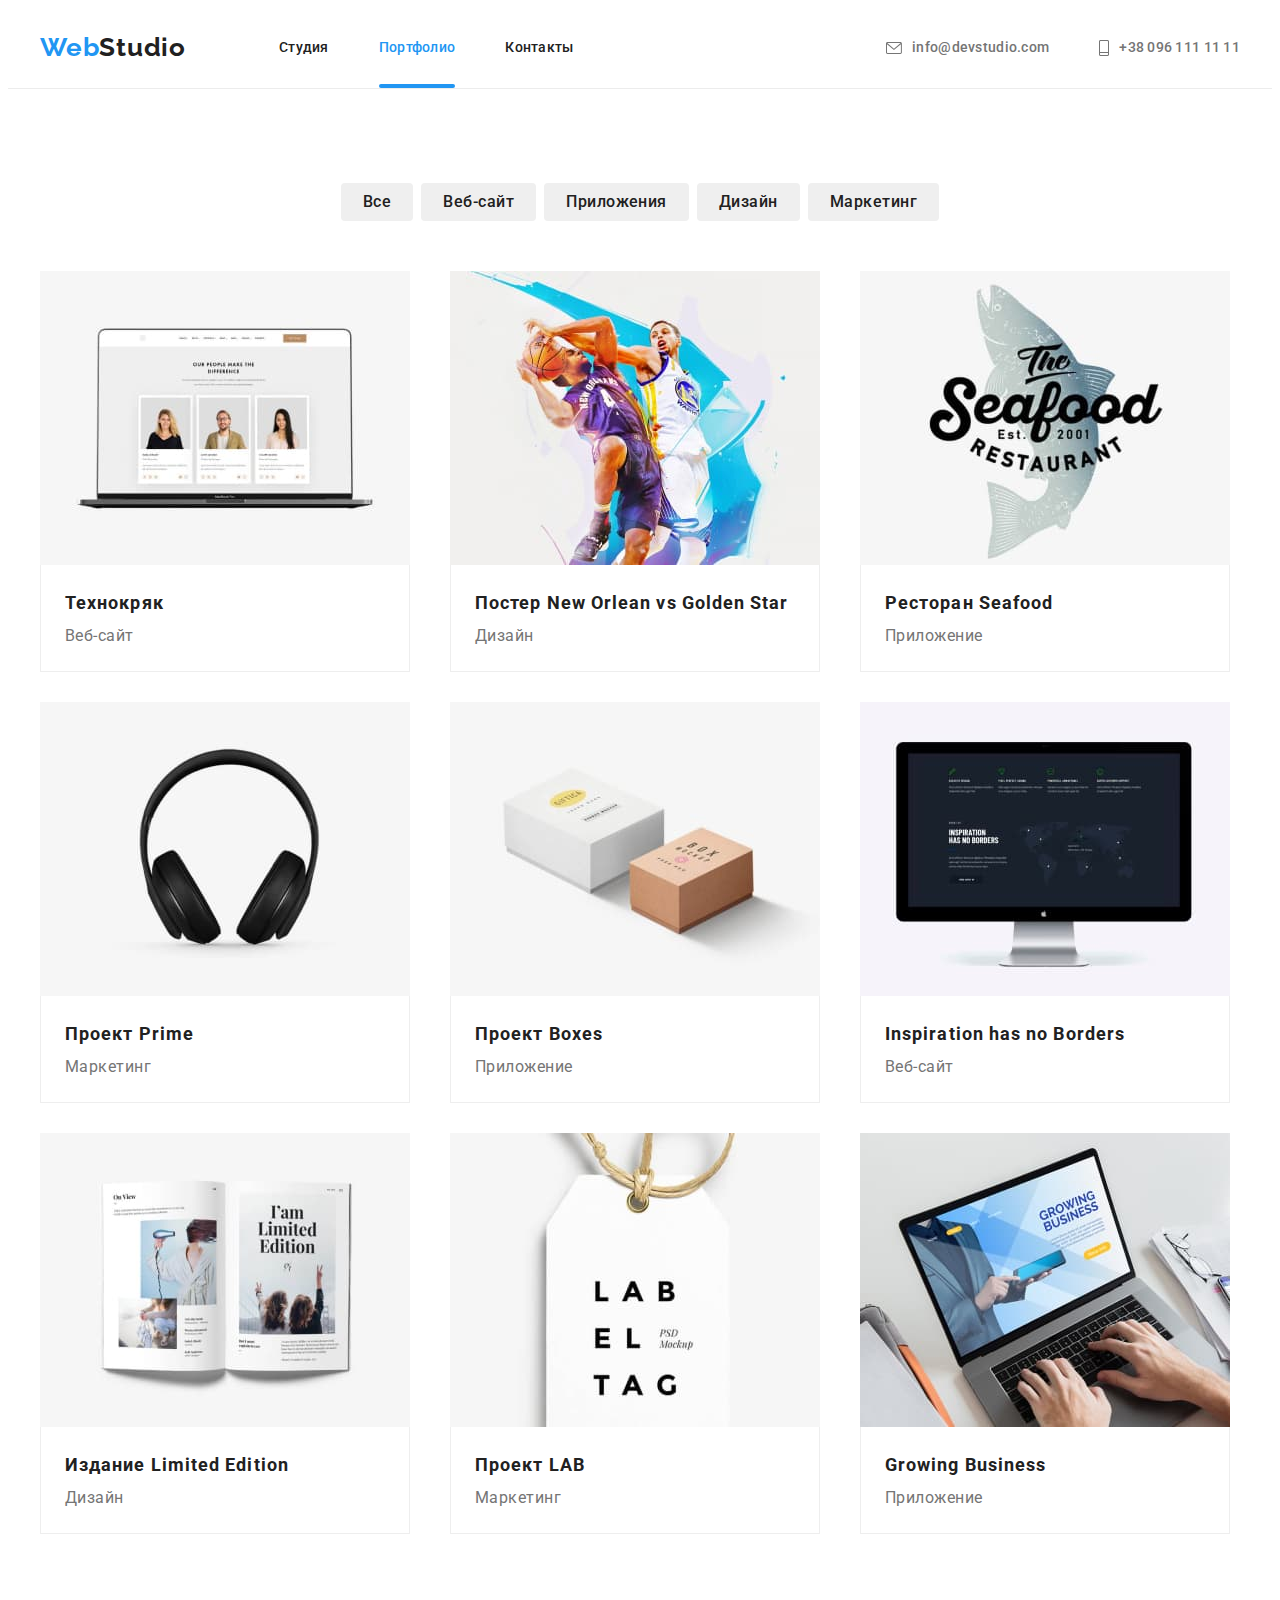
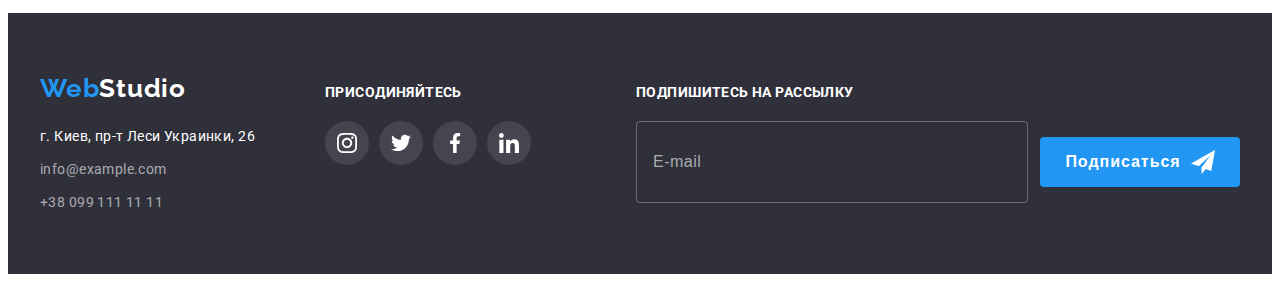
==== portfolio.html @ 520a257b "hw-07-add-scss" ====
<!DOCTYPE html>
<html lang="ru">
<head>
    <meta charset="UTF-8">
    <meta http-equiv="X-UA-Compatible" content="IE=edge">
    <meta name="viewport" content="width=device-width, initial-scale=1.0">
    <link rel="preconnect" href="https://fonts.googleapis.com">
    <link rel="preconnect" href="https://fonts.gstatic.com" crossorigin>
    <link
        href="https://fonts.googleapis.com/css2?family=Raleway:wght@700&family=Roboto:wght@400;500;700;900&display=swap"
        rel="stylesheet">
    <title>Портфолио</title>
    <link rel="stylesheet" href="https://cdnjs.cloudflare.com/ajax/libs/modern-normalize/1.1.0/modern-normalize.min.css"
        integrity="sha512-wpPYUAdjBVSE4KJnH1VR1HeZfpl1ub8YT/NKx4PuQ5NmX2tKuGu6U/JRp5y+Y8XG2tV+wKQpNHVUX03MfMFn9Q=="
        crossorigin="anonymous" referrerpolicy="no-referrer" />
    <link rel="stylesheet" href="./css/main.min.css">
</head>

<body>
    <!--                                              header                                        -->
    <header class="header">
        <div class="container">
            <a class="header-logo-web">Web<span class="header-logo">Studio</span></a>
            <nav class="header-nav">
                <ul class="header-list list">
                    <li class="header-item"><a href="./index.html" class="header-link link">Студия</a></li>
                    <li class="header-item"><a href="./portfolio.html" class="header-link link current">Портфолио</a></li>
                    <li class="header-item"><a href="" class="header-link link">Контакты</a></li>
                </ul>
            </nav>
            <ul class="header-info-list list">
                <li class="header-info-item"><a href="mailto" class="header-info-mail link">
                        <svg class="header-icon" width="16px" height="12px">
                            <use href="./img/icons-svg.svg#icon-mail-icon"></use>
                        </svg>info@devstudio.com</a></li>
                <li class="header-info-item"><a href="tel+380961111111" class="header-info-tel link">
                        <svg class="header-icon" width="10px" height="16px">
                            <use href="./img/icons-svg.svg#icon-tel-icon"></use>
                        </svg>+38 096 111 11 11</a></li>
            </ul>
        </div>
    </header>
    <main>
        <!--                             PORTFOLIO                                              -->
        <section class="portfolio">
            <div class="container">
                <h1 class="visually-hidden">Портфолио</h1>
                <ul class="filter-list list">
                    <li class="filter-item"><button class="filter-btn" type="button">Все</button></li>
                    <li class="filter-item"><button class="filter-btn" type="button">Веб-сайт</button></li>
                    <li class="filter-item"><button class="filter-btn" type="button">Приложения</button></li>
                    <li class="filter-item"><button class="filter-btn" type="button">Дизайн</button></li>
                    <li class="filter-item"><button class="filter-btn" type="button">Маркетинг</button></li>
                </ul>
                <ul class="content-list list">
                    <li class="content-item">
                        <a href="" class="content-link link">
                            <div class="content-wrap">
                                <img src="./img/portfolio-img1.jpg" alt="фотографии троих мпециалистов" width="370"
                                    height="294">
                                <p class="content-cover-text">Ресурс предлагает комплексные предложения с разным уровнем 
                                    функционала и сервисов. Все это 
                                    позволит посетителю получить 
                                    исчерпывающие сведения о компании или частном лице.</p>
                            </div>
                            <div class="content-card">
                                <h2 class="content-top-text">Технокряк</h2>
                                <p class="content-text">Веб-сайт</p>
                            </div>
                        </a>
                    </li>
                    <li class="content-item">
                        <a href="" class="content-link link">
                            <div class="content-wrap">
                                <img src="./img/portfolio-img2.jpg" alt="руки набирают текст на клавиатуре" width="370"
                                    height="294">
                                <p class="content-cover-text">Ресурс предлагает комплексные предложения с разным уровнем
                                    функционала и сервисов. Все это
                                    позволит посетителю получить
                                    исчерпывающие сведения о компании или частном лице.</p>
                            </div>
                            <div class="content-card">
                                <h2 class="content-top-text">Постер New Orlean vs Golden Star</h2>
                                <p class="content-text">Дизайн</p>
                            </div>
                        </a>
                    </li>
                    <li class="content-item">
                        <a href="" class="content-link link">
                            <div class="content-wrap">
                                <img src="./img/portfolio-img3.jpg" alt="руки набирают текст на клавиатуре" width="370"
                                    height="294">
                                <p class="content-cover-text">Ресурс предлагает комплексные предложения с разным уровнем
                                    функционала и сервисов. Все это
                                    позволит посетителю получить
                                    исчерпывающие сведения о компании или частном лице.</p>
                            </div>
                            <div class="content-card">
                                <h2 class="content-top-text">Ресторан Seafood</h2>
                                <p class="content-text">Приложение</p>
                            </div>
                        </a>
                    </li>
                    <li class="content-item">
                        <a href="" class="content-link link">
                            <div class="content-wrap">
                                <img src="./img/portfolio-img4.jpg" alt="руки набирают текст на клавиатуре" width="370"
                                    height="294">
                                <p class="content-cover-text">Ресурс предлагает комплексные предложения с разным уровнем
                                    функционала и сервисов. Все это
                                    позволит посетителю получить
                                    исчерпывающие сведения о компании или частном лице.</p>
                            </div>
                            <div class="content-card">
                                <h2 class="content-top-text">Проект Prime</h2>
                                <p class="content-text">Маркетинг</p>
                            </div>
                        </a>
                    </li>
                    <li class="content-item">
                        <a href="" class="content-link link">
                            <div class="content-wrap">
                                <img src="./img/portfolio-img5.jpg" alt="руки набирают текст на клавиатуре" width="370"
                                    height="294">
                                <p class="content-cover-text">Ресурс предлагает комплексные предложения с разным уровнем
                                    функционала и сервисов. Все это
                                    позволит посетителю получить
                                    исчерпывающие сведения о компании или частном лице.</p>
                            </div>
                            <div class="content-card">
                                <h2 class="content-top-text">Проект Boxes</h2>
                                <p class="content-text">Приложение</p>
                            </div>
                        </a>
                    </li>
                    <li class="content-item">
                        <a href="" class="content-link link">
                            <div class="content-wrap">
                                <img src="./img/portfolio-img6.jpg" alt="руки набирают текст на клавиатуре" width="370"
                                    height="294">
                                <p class="content-cover-text">Ресурс предлагает комплексные предложения с разным уровнем
                                    функционала и сервисов. Все это
                                    позволит посетителю получить
                                    исчерпывающие сведения о компании или частном лице.</p>
                            </div>
                            <div class="content-card">
                                <h2 class="content-top-text" lang="en">Inspiration has no Borders</h2>
                                <p class="content-text">Веб-сайт</p>
                            </div>
                        </a>
                    </li>
                    <li class="content-item">
                        <a href="" class="content-link link">
                            <div class="content-wrap">
                                <img src="./img/portfolio-img7.jpg" alt="руки набирают текст на клавиатуре" width="370"
                                    height="294">
                                <p class="content-cover-text">Ресурс предлагает комплексные предложения с разным уровнем
                                    функционала и сервисов. Все это
                                    позволит посетителю получить
                                    исчерпывающие сведения о компании или частном лице.</p>
                            </div>
                            <div class="content-card">
                                <h2 class="content-top-text">Издание Limited Edition</h2>
                                <p class="content-text">Дизайн</p>
                            </div>
                        </a>
                    </li>
                    <li class="content-item">
                        <a href="" class="content-link link">
                            <div class="content-wrap">
                                <img src="./img/portfolio-img8.jpg" alt="руки набирают текст на клавиатуре" width="370"
                                    height="294">
                                <p class="content-cover-text">Ресурс предлагает комплексные предложения с разным уровнем
                                    функционала и сервисов. Все это
                                    позволит посетителю получить
                                    исчерпывающие сведения о компании или частном лице.</p>
                            </div>
                            <div class="content-card">
                                <h2 class="content-top-text">Проект LAB</h2>
                                <p class="content-text">Маркетинг</p>
                            </div>
                        </a>
                    </li>
                    <li class="content-item">
                        <a href="" class="content-link link">
                            <div class="content-wrap">
                                <img src="./img/portfolio-img9.jpg" alt="руки набирают текст на клавиатуре" width="370"
                                    height="294">
                                <p class="content-cover-text">Ресурс предлагает комплексные предложения с разным уровнем
                                    функционала и сервисов. Все это
                                    позволит посетителю получить
                                    исчерпывающие сведения о компании или частном лице.</p>
                            </div>
                            <div class="content-card">
                                <h2 class="content-top-text" lang="en">Growing Business</h2>
                                <p class="content-text">Приложение</p>
                            </div>
                        </a>
                    </li>
                </ul>
            </div>
        </section>
    </main>
    <!--                                        FOOTER                             -->
    <footer class="footer">
        <div class="container">
            <div class="footer-address">
                <a class="footer-logo-web">Web<span class="footer-logo">Studio</span></a>
                <address class="address">
                    <ul class="address-list list">
                        <li class="address-item"><a class="address-map link"
                                href="https://goo.gl/maps/acbmZgbSN6Yv3eD37" target="_blank"
                                rel="noopener nofollow noreferrer">г. Киев, пр-т Леси Украинки, 26</a></li>
                        <li class="address-item"><a class="address-mail link"
                                href="mailto:info@example.com">info@example.com</a></li>
                        <li class="address-item"><a class="address-tel link" href="tel:+380991111111">+38 099 111 11
                                11</a>
                        </li>
                    </ul>
                </address>
            </div>
            <div class="footer-soc">
                <p class="footer-top-text">Присодиняйтесь</p>
                <ul class="footer-soc-list list">
                    <li class="footer-soc-item"><a href="" class="footer-soc-link link">
                            <svg class="footer-soc-icon" width="20" height="20">
                                <use href="./img/icons-svg.svg#icon-instagram"></use>
                            </svg>
                        </a>
                    </li>
                    <li class="footer-soc-item"><a href="" class="footer-soc-link link">
                            <svg class="footer-soc-icon" width="20" height="20">
                                <use href="./img/icons-svg.svg#icon-twitter-1"></use>
                            </svg>
                        </a>
                    </li>
                    <li class="footer-soc-item"><a href="" class="footer-soc-link link">
                            <svg class="footer-soc-icon" width="20" height="20">
                                <use href="./img/icons-svg.svg#icon-facebook-1"></use>
                            </svg>
                        </a>
                    </li>
                    <li class="footer-soc-item"><a href="" class="footer-soc-link link">
                            <svg class="footer-soc-icon" width="20" height="20">
                                <use href="./img/icons-svg.svg#icon-linkedin-1"></use>
                            </svg>
                        </a>
                    </li>
                </ul>
            </div>
            <div class="subscribe-footer">
                <p class="footer-top-text">Подпишитесь на рассылку</p>
                <form class="footer-form">
                        <label for="user-mail-footer"></label>
                        <input type="email" name="user-mail-footer" class="footer-input" placeholder="E-mail" required
                            id="user-mail-footer">
                        <button type="submit" class="footer-btn">Подписаться <svg class="send-icon" width="24" height="24">
                                <use href="./img/icons-svg.svg#icon-icon-send"></use>
                            </svg></button>
                </form>
            </div>
        </div>
    </footer>
</body>

</html>
---- css/main.min.css ----
:root{--accent-color: #2196F3;--title-color: #212121;--text-color: #757575;--main-white-color: #FFFFFF}p,h1,h2,h3,h4,h5,h6{margin:0}ul{margin:0;padding-left:0}img{display:block;max-width:100%;height:auto}button{cursor:pointer}a{color:currentColor}body{background-color:var(--main-white-color);color:var(--text-color);font-family:"Roboto",sans-serif}.list{list-style:none}.link{text-decoration:none}.visually-hidden{position:absolute;white-space:nowrap;width:1px;height:1px;overflow:hidden;border:0;padding:0;clip:rect(0 0 0 0);clip-path:inset(50%);margin:-1px}.container{width:1200px;padding-left:15px;padding-right:15px;margin:0 auto}.title{font-weight:700;font-size:36px;line-height:1.17;text-align:center;letter-spacing:.03em;color:var(--title-color)}.backdrop{position:fixed;top:0;left:0;width:100%;height:100%;background:rgba(0,0,0,.2);transition:opacity 250ms cubic-bezier(0.4, 0, 0.2, 1),visibility 250ms cubic-bezier(0.4, 0, 0.2, 1)}.modal{position:absolute;top:50%;left:50%;transform:translate(-50%, -50%) scale(1);width:528px;min-height:581px;padding:40px;background-color:#fff;border-radius:4px;transition:transform 250ms cubic-bezier(0.4, 0, 0.2, 1)}.backdrop.is-hidden .modal{transform:translate(-50%, -50%) scale(0)}.modal-close-btn{position:absolute;right:8px;top:8px;width:30px;height:30px;border:1px solid rgba(0,0,0,.1);background-color:rgba(0,0,0,0);border-radius:50px;display:flex;align-items:center;justify-content:center;box-shadow:0px 4px 4px rgba(0,0,0,.15)}.modal-close-btn:hover,.modal-close-btn:focus{border-color:var(--accent-color);fill:var(--accent-color);outline:none}.is-hidden{opacity:0;visibility:hidden;pointer-events:none}.no-scroll{overflow:hidden}.modal-title{font-weight:700;font-size:20px;line-height:1.15;margin-bottom:12px;text-align:center;letter-spacing:.03em;color:var(--title-color)}.modal-field{margin-bottom:10px}.modal-input{width:100%;height:40px;border:1px solid rgba(33,33,33,.2);border-radius:4px;padding:12px 42px;background-color:rgba(0,0,0,0);outline:rgba(0,0,0,0);transition:border-color 250ms cubic-bezier(0.4, 0, 0.2, 1),fill 250ms cubic-bezier(0.4, 0, 0.2, 1)}.modal-input:focus,.modal-input:hover{border-color:var(--accent-color)}.modal-input:focus+.input-icon,.modal-input:hover+.input-icon{fill:var(--accent-color)}.modal-btn{font-weight:700;font-size:16px;line-height:1.88;display:flex;align-items:center;text-align:center;margin:0 auto;padding:10px 55px;cursor:pointer;letter-spacing:.06em;color:var(--main-white-color);background-color:var(--accent-color);border-radius:4px;border:none;transition:background-color 250ms cubic-bezier(0.4, 0, 0.2, 1),box-shadow 250ms cubic-bezier(0.4, 0, 0.2, 1)}.modal-btn:hover,.modal-btn:focus{border-color:var(--accent-color);background-color:#188ce8;box-shadow:0px 4px 4px rgba(0,0,0,.15);outline:none}.modal-label{display:block;margin-bottom:4px;font-weight:400;font-size:12px;line-height:1.17;letter-spacing:.01em;color:#757575}.modal-text{display:block;width:100%;height:120px;padding:12px 16px;border:1px solid rgba(33,33,33,.2);border-radius:4px;resize:none;outline:rgba(0,0,0,0);transition:border-color 250ms cubic-bezier(0.4, 0, 0.2, 1)}.modal-text:focus,.modal-text:hover{border-color:var(--accent-color)}.modal-text::placeholder{font-weight:400;font-size:12px;line-height:1.17;letter-spacing:.01em;color:rgba(117,117,117,.5)}.modal-coment{margin-bottom:20px}.input-wrap{position:relative}.input-icon{position:absolute;left:15px;top:50%;transform:translateY(-50%);transition:fill 250ms cubic-bezier(0.4, 0, 0.2, 1)}.modal-check{margin-bottom:30px}.input-check{display:flex;align-items:center;justify-content:center}.input-check:focus span,.input-check:hover span{border-color:var(--accent-color)}.input-check:checked+.check-text span{background-color:var(--accent-color);outline:none}.input-check:checked+.check-text .check-icon{fill:var(--main-white-color)}.input-check:focus+.check-text span{border-color:var(--accent-color);outline:rgba(0,0,0,0)}.check-text{font-style:normal;font-weight:400;font-size:14px;line-height:1.71;letter-spacing:.03em;color:#757575;display:flex;align-items:center;justify-content:center}.check-text a{color:var(--accent-color)}.check-text span{width:16px;height:15px;border:1px solid #212121;margin-right:5px;display:flex;align-items:center;justify-content:center}.check-text span:hover{border-color:var(--accent-color);outline:none}.check-icon{fill:rgba(0,0,0,0)}.header{border-bottom:1px solid #ececec}.header .container{display:flex;align-items:center}.header-logo-web{margin-right:93px;padding-top:24px;padding-bottom:25px;color:var(--accent-color);font-family:"Raleway";font-weight:700;font-size:26px;line-height:1.19;letter-spacing:.03em}.header-logo{color:var(--title-color)}.header-list{display:flex}.header-list .current{color:var(--accent-color)}.header-list .current::after{opacity:1}.header-item:not(:last-child){margin-right:50px}.header-link{display:block;padding-top:32px;padding-bottom:32px;font-weight:500;font-size:14px;line-height:1.14;letter-spacing:.02em;color:var(--title-color);transition:color 250ms cubic-bezier(0.4, 0, 0.2, 1);position:relative}.header-link::after{content:"";display:block;width:100%;height:4px;border-radius:2px;background-color:var(--accent-color);position:absolute;bottom:0;opacity:0;transition:opacity 250ms cubic-bezier(0.4, 0, 0.2, 1)}.header-link:hover,.header-link:focus{color:var(--accent-color)}.header-info-list{display:flex;margin-left:auto}.header-info-item{color:var(--text-color)}.header-info-item:not(:last-child){margin-right:50px}.header-info-mail,.header-info-tel{display:flex;align-items:center;padding-top:32px;padding-bottom:32px;font-weight:500;font-size:14px;line-height:1.14;letter-spacing:.02em;color:var(--text-color);transition:color 250ms cubic-bezier(0.4, 0, 0.2, 1)}.header-info-mail:hover,.header-info-mail:focus,.header-info-tel:hover,.header-info-tel:focus{color:var(--accent-color)}.header-icon{fill:currentColor;margin-right:10px}.hero{background-color:#c4c4c4;text-align:center;padding:200px 0;margin:0 auto;max-width:1600px;height:600px;background-image:linear-gradient(rgba(47, 48, 58, 0.4), rgba(47, 48, 58, 0.4)),url(../img/hero-br-img.jpg);background-repeat:no-repeat;background-position:center;background-size:cover}.hero-title{font-weight:900;font-size:44px;line-height:1.36;text-align:center;letter-spacing:.06em;text-transform:uppercase;color:var(--main-white-color);margin-bottom:30px;width:696px;margin-left:auto;margin-right:auto}.hero-btn{font-family:inherit;font-weight:700;font-size:16px;line-height:1.88;display:flex;align-items:center;letter-spacing:.06em;color:var(--main-white-color);background:var(--accent-color);cursor:pointer;display:inline-block;padding:10px 32px;border-radius:4px;border:none;min-width:200px;transition:box-shadow 250ms cubic-bezier(0.4, 0, 0.2, 1)}.hero-btn:hover,.hero-btn:focus{box-shadow:0px 4px 4px rgba(0,0,0,.15)}.about{padding:94px 0}.about-list{display:flex}.about-item:not(:last-child){margin-right:30px}.about-icon{width:270px;height:120px;background:#f5f4fa;border-radius:4px;display:flex;align-items:center;justify-content:center;margin-bottom:30px}.about-top-text{font-weight:700;font-size:14px;line-height:1.14;letter-spacing:.03em;text-transform:uppercase;color:var(--title-color);margin-bottom:10px}.about-text{font-weight:400;font-size:14px;line-height:1.71;letter-spacing:.03em;color:var(--text-color)}.work{padding-bottom:94px}.work-list{justify-content:center;display:flex}.work-item+.work-item{margin-left:30px}.work-item{position:relative}.work-cover-text{width:370px;height:70px;display:flex;align-items:center;justify-content:center;position:absolute;bottom:0;font-style:normal;font-weight:700;font-size:14px;line-height:1.14;letter-spacing:.03em;text-transform:uppercase;background-color:rgba(47,48,58,.8);color:#fff}.work-title{margin-bottom:50px}.team{background-color:#f5f4fa;padding:94px 0}.team-title{margin-bottom:50px}.team-list{display:flex}.team-item{background-color:var(--main-white-color);border-radius:0px 0px 4px 4px;transition:box-shadow 250ms cubic-bezier(0.4, 0, 0.2, 1)}.team-item:hover,.team-item:focus{box-shadow:0px 1px 3px rgba(0,0,0,.12),0px 1px 1px rgba(0,0,0,.14),0px 2px 1px rgba(0,0,0,.2)}.team-item+.team-item{margin-left:30px}.team-card{padding-top:30px;padding-bottom:30px}.team-top-text{font-weight:500;font-size:16px;line-height:1.19;text-align:center;letter-spacing:.03em;color:var(--title-color);margin-bottom:10px}.team-text{font-weight:400;font-size:16px;line-height:1.19;text-align:center;letter-spacing:.03em;color:var(--text-color);margin-bottom:16px}.team-soc-list{display:flex;justify-content:center}.team-soc-item{width:44px;height:44px;margin-left:10px}.team-soc-item:first-child{margin-left:0}.team-soc-link{display:flex;align-items:center;justify-content:center;height:100%;border-radius:50%;background-color:rgba(0,0,0,0);color:#afb1b8;transition:background-color 250ms cubic-bezier(0.4, 0, 0.2, 1),color 250ms cubic-bezier(0.4, 0, 0.2, 1)}.team-soc-link:hover,.team-soc-link:focus{background-color:var(--accent-color);color:var(--main-white-color)}.team-soc-icon{fill:currentColor}.clients{padding:94px 0}.clients-title{font-weight:700;font-size:36px;line-height:1.17;text-align:center;letter-spacing:.03em;color:var(--title-color);margin-bottom:50px}.clients-list{display:flex;margin:-15px}.clients-item{display:flex;width:170px;height:92px;margin:15px}.clients-link{display:flex;align-items:center;justify-content:center;width:100%;height:100%;outline:rgba(0,0,0,0);border:1px solid #afb1b8;border-radius:4px;color:#afb1b8;transition:border 250ms cubic-bezier(0.4, 0, 0.2, 1),color 250ms cubic-bezier(0.4, 0, 0.2, 1)}.clients-link:hover,.clients-link:focus{border:1px solid var(--accent-color);color:var(--accent-color)}.clients-icon{fill:currentColor}.footer{background-color:#2f303a;padding-top:60px;padding-bottom:60px}.footer .container{display:flex;align-items:baseline}.footer .logo{display:block;margin-bottom:20px;padding-top:24px;padding-bottom:25px}.footer-logo-web{color:var(--accent-color);font-family:"Raleway";font-weight:700;font-size:26px;line-height:1.19;letter-spacing:.03em}.footer-logo{color:var(--main-white-color)}.address{font-style:normal;margin-top:20px}.address-item:not(:last-child){margin-bottom:9px}.address-map{font-family:"Roboto";font-weight:400;font-size:14px;line-height:24px;letter-spacing:.03em;color:var(--main-white-color);transition:color 250ms cubic-bezier(0.4, 0, 0.2, 1)}.address-map:hover,.address-map:focus{color:var(--accent-color)}.address-mail,.address-tel{font-family:"Roboto";font-style:normal;font-weight:400;font-size:14px;line-height:24px;letter-spacing:.03em;color:rgba(255,255,255,.6);transition:color 250ms cubic-bezier(0.4, 0, 0.2, 1)}.address-mail:hover,.address-mail:focus,.address-tel:hover,.address-tel:focus{color:var(--accent-color)}.footer-top-text{font-weight:700;font-size:14px;line-height:1.14;letter-spacing:.03em;text-transform:uppercase;color:var(--main-white-color)}.footer-soc{width:206px;height:80px;margin-left:70px}.footer-soc-list{display:flex;margin-top:20px}.footer-soc-item{width:44px;height:44px;margin-left:10px}.footer-soc-item:first-child{margin-left:0}.footer-soc-link{display:flex;align-items:center;justify-content:center;height:100%;border-radius:50%;background:rgba(255,255,255,.1);color:var(--main-white-color);transition:background-color 250ms cubic-bezier(0.4, 0, 0.2, 1)}.footer-soc-link:hover,.footer-soc-link:focus{background-color:var(--accent-color)}.footer-soc-icon{fill:currentColor}.subscribe-footer{margin-left:auto}.footer-form{margin-top:20px;display:flex;align-items:center;text-align:center}.footer-input{width:358px;height:50px;border:1px solid rgba(255,255,255,.3);border-radius:4px;padding:15px 16px;color:var(--main-white-color);background-color:rgba(0,0,0,0);outline:rgba(0,0,0,0)}.footer-input::placeholder{font-weight:400;font-size:16px;line-height:1.25;letter-spacing:.03em;color:rgba(255,255,255,.6);outline:rgba(0,0,0,0);background-color:rgba(0,0,0,0)}.footer-input:focus,.footer-input:hover{border-color:var(--accent-color)}.footer-btn{display:flex;align-items:center;justify-content:center;width:200px;height:50px;background-color:#2196f3;border-radius:4px;margin-left:12px;font-weight:700;font-size:16px;line-height:1.88;letter-spacing:.06em;color:var(--main-white-color);cursor:pointer;border:none;transition:background-color 250ms cubic-bezier(0.4, 0, 0.2, 1),color 250ms cubic-bezier(0.4, 0, 0.2, 1),box-shadow 250ms cubic-bezier(0.4, 0, 0.2, 1)}.footer-btn:hover .footer-btn:focus{box-shadow:0px 4px 4px rgba(0,0,0,.15)}.send-icon{margin-left:10px;fill:var(--main-white-color)}.portfolio{padding:94px 0}.portfolio .container{align-items:center}.filter-list{display:flex;margin-bottom:50px;justify-content:center}.filter-list .filter-item+.filter-item{margin-left:8px}.filter-btn{font-family:inherit;font-weight:500;font-size:16px;line-height:1.63;letter-spacing:.03em;color:#212121;border:none;border-radius:4px;text-align:center;cursor:pointer;padding:6px 22px;transition:background-color 250ms cubic-bezier(0.4, 0, 0.2, 1),color 250ms cubic-bezier(0.4, 0, 0.2, 1),box-shadow 250ms cubic-bezier(0.4, 0, 0.2, 1)}.filter-btn:hover,.filter-btn:focus{background-color:var(--accent-color);color:var(--main-white-color);box-shadow:0px 3px 1px rgba(0,0,0,.1),0px 1px 2px rgba(0,0,0,.08),0px 2px 2px rgba(0,0,0,.12)}.content-list{display:flex;flex-wrap:wrap;margin:-15px}.content-item{width:calc(33.3333333333% - 30px);margin:15px}.content-item:nth-last-child(-n+3){margin-bottom:0}.content-wrap{position:relative;overflow:hidden}.content-cover-text{position:absolute;top:0;font-weight:400;font-size:18px;line-height:1.56;letter-spacing:.03em;background-color:rgba(33,150,243,.9);color:#fff;padding:63px 24px;align-items:center;justify-content:center;height:100%;transform:translateY(100%);transition:transform 250ms cubic-bezier(0.4, 0, 0.2, 1)}.content-link:hover .content-cover-text,.content-link:focus .content-cover-text{transform:translate(0)}.content-link{display:inline-block;transition:box-shadow 250ms cubic-bezier(0.4, 0, 0.2, 1)}.content-linkk:hover,.content-link:focus{box-shadow:0px 1px 1px rgba(0,0,0,.12),0px 4px 4px rgba(0,0,0,.06),1px 4px 6px rgba(0,0,0,.16)}.content-card{border:1px solid #eee;border-top:0;padding-top:20px;padding-bottom:20px;padding-left:24px;padding-right:24px}.content-top-text{font-weight:700;font-size:18px;line-height:2;letter-spacing:.06em;color:var(--title-color)}.content-text{font-weight:400;font-size:16px;line-height:1.88;letter-spacing:.03em;color:var(--text-color)}/*# sourceMappingURL=main.min.css.map */
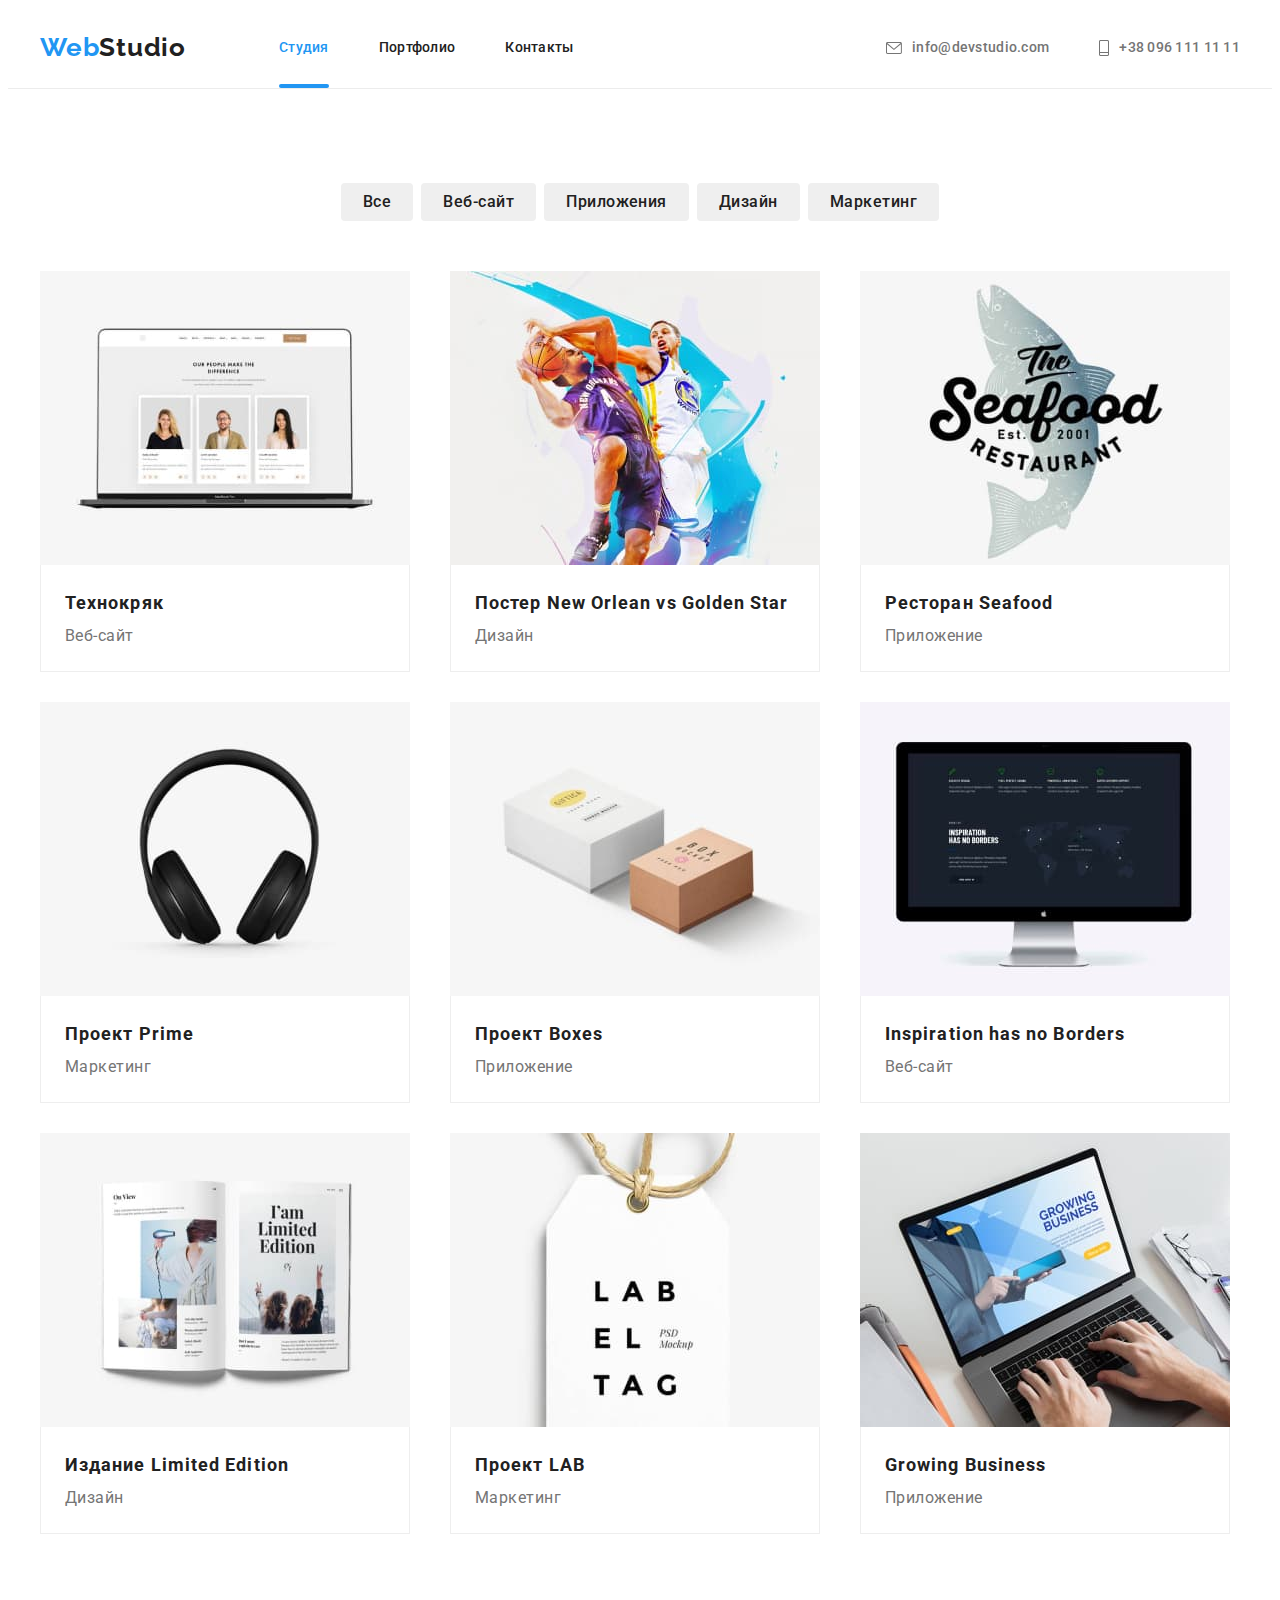
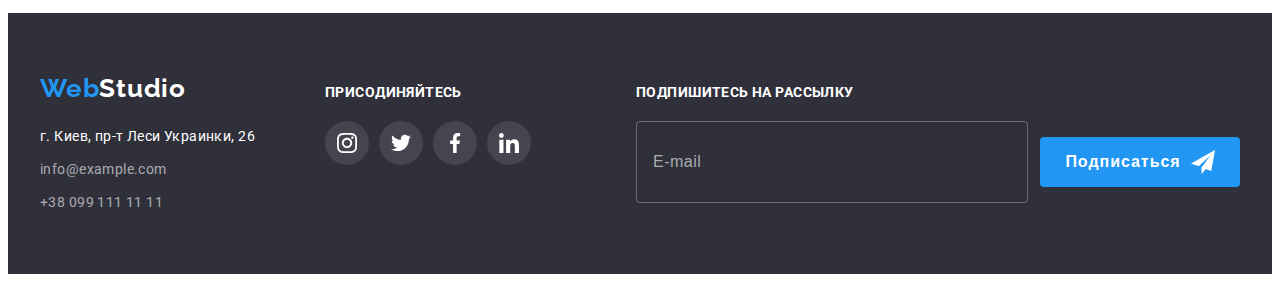
==== commit 4693599a: "hw-07-finish" ====
--- a/portfolio.html
+++ b/portfolio.html
@@ -22,19 +22,19 @@
         <div class="container">
             <a class="header-logo-web">Web<span class="header-logo">Studio</span></a>
             <nav class="header-nav">
-                <ul class="header-list list">
-                    <li class="header-item"><a href="./index.html" class="header-link link">Студия</a></li>
-                    <li class="header-item"><a href="./portfolio.html" class="header-link link current">Портфолио</a></li>
-                    <li class="header-item"><a href="" class="header-link link">Контакты</a></li>
+                <ul class="menu list">
+                    <li class="menu__item"><a href="./index.html" class="menu__link link current">Студия</a></li>
+                    <li class="menu__item"><a href="./portfolio.html" class="menu__link link">Портфолио</a></li>
+                    <li class="menu__item"><a href="" class="menu__link link">Контакты</a></li>
                 </ul>
             </nav>
-            <ul class="header-info-list list">
-                <li class="header-info-item"><a href="mailto" class="header-info-mail link">
-                        <svg class="header-icon" width="16px" height="12px">
+            <ul class="connect list">
+                <li class="connect__item"><a href="mailto" class="connect__mail link">
+                        <svg class="connect__icon" width="16px" height="12px">
                             <use href="./img/icons-svg.svg#icon-mail-icon"></use>
                         </svg>info@devstudio.com</a></li>
-                <li class="header-info-item"><a href="tel+380961111111" class="header-info-tel link">
-                        <svg class="header-icon" width="10px" height="16px">
+                <li class="connect__item"><a href="tel+380961111111" class="connect__tel link">
+                        <svg class="connect__icon" width="10px" height="16px">
                             <use href="./img/icons-svg.svg#icon-tel-icon"></use>
                         </svg>+38 096 111 11 11</a></li>
             </ul>
--- a/css/main.min.css
+++ b/css/main.min.css
@@ -1 +1 @@
-:root{--accent-color: #2196F3;--title-color: #212121;--text-color: #757575;--main-white-color: #FFFFFF}p,h1,h2,h3,h4,h5,h6{margin:0}ul{margin:0;padding-left:0}img{display:block;max-width:100%;height:auto}button{cursor:pointer}a{color:currentColor}body{background-color:var(--main-white-color);color:var(--text-color);font-family:"Roboto",sans-serif}.list{list-style:none}.link{text-decoration:none}.visually-hidden{position:absolute;white-space:nowrap;width:1px;height:1px;overflow:hidden;border:0;padding:0;clip:rect(0 0 0 0);clip-path:inset(50%);margin:-1px}.container{width:1200px;padding-left:15px;padding-right:15px;margin:0 auto}.title{font-weight:700;font-size:36px;line-height:1.17;text-align:center;letter-spacing:.03em;color:var(--title-color)}.backdrop{position:fixed;top:0;left:0;width:100%;height:100%;background:rgba(0,0,0,.2);transition:opacity 250ms cubic-bezier(0.4, 0, 0.2, 1),visibility 250ms cubic-bezier(0.4, 0, 0.2, 1)}.modal{position:absolute;top:50%;left:50%;transform:translate(-50%, -50%) scale(1);width:528px;min-height:581px;padding:40px;background-color:#fff;border-radius:4px;transition:transform 250ms cubic-bezier(0.4, 0, 0.2, 1)}.backdrop.is-hidden .modal{transform:translate(-50%, -50%) scale(0)}.modal-close-btn{position:absolute;right:8px;top:8px;width:30px;height:30px;border:1px solid rgba(0,0,0,.1);background-color:rgba(0,0,0,0);border-radius:50px;display:flex;align-items:center;justify-content:center;box-shadow:0px 4px 4px rgba(0,0,0,.15)}.modal-close-btn:hover,.modal-close-btn:focus{border-color:var(--accent-color);fill:var(--accent-color);outline:none}.is-hidden{opacity:0;visibility:hidden;pointer-events:none}.no-scroll{overflow:hidden}.modal-title{font-weight:700;font-size:20px;line-height:1.15;margin-bottom:12px;text-align:center;letter-spacing:.03em;color:var(--title-color)}.modal-field{margin-bottom:10px}.modal-input{width:100%;height:40px;border:1px solid rgba(33,33,33,.2);border-radius:4px;padding:12px 42px;background-color:rgba(0,0,0,0);outline:rgba(0,0,0,0);transition:border-color 250ms cubic-bezier(0.4, 0, 0.2, 1),fill 250ms cubic-bezier(0.4, 0, 0.2, 1)}.modal-input:focus,.modal-input:hover{border-color:var(--accent-color)}.modal-input:focus+.input-icon,.modal-input:hover+.input-icon{fill:var(--accent-color)}.modal-btn{font-weight:700;font-size:16px;line-height:1.88;display:flex;align-items:center;text-align:center;margin:0 auto;padding:10px 55px;cursor:pointer;letter-spacing:.06em;color:var(--main-white-color);background-color:var(--accent-color);border-radius:4px;border:none;transition:background-color 250ms cubic-bezier(0.4, 0, 0.2, 1),box-shadow 250ms cubic-bezier(0.4, 0, 0.2, 1)}.modal-btn:hover,.modal-btn:focus{border-color:var(--accent-color);background-color:#188ce8;box-shadow:0px 4px 4px rgba(0,0,0,.15);outline:none}.modal-label{display:block;margin-bottom:4px;font-weight:400;font-size:12px;line-height:1.17;letter-spacing:.01em;color:#757575}.modal-text{display:block;width:100%;height:120px;padding:12px 16px;border:1px solid rgba(33,33,33,.2);border-radius:4px;resize:none;outline:rgba(0,0,0,0);transition:border-color 250ms cubic-bezier(0.4, 0, 0.2, 1)}.modal-text:focus,.modal-text:hover{border-color:var(--accent-color)}.modal-text::placeholder{font-weight:400;font-size:12px;line-height:1.17;letter-spacing:.01em;color:rgba(117,117,117,.5)}.modal-coment{margin-bottom:20px}.input-wrap{position:relative}.input-icon{position:absolute;left:15px;top:50%;transform:translateY(-50%);transition:fill 250ms cubic-bezier(0.4, 0, 0.2, 1)}.modal-check{margin-bottom:30px}.input-check{display:flex;align-items:center;justify-content:center}.input-check:focus span,.input-check:hover span{border-color:var(--accent-color)}.input-check:checked+.check-text span{background-color:var(--accent-color);outline:none}.input-check:checked+.check-text .check-icon{fill:var(--main-white-color)}.input-check:focus+.check-text span{border-color:var(--accent-color);outline:rgba(0,0,0,0)}.check-text{font-style:normal;font-weight:400;font-size:14px;line-height:1.71;letter-spacing:.03em;color:#757575;display:flex;align-items:center;justify-content:center}.check-text a{color:var(--accent-color)}.check-text span{width:16px;height:15px;border:1px solid #212121;margin-right:5px;display:flex;align-items:center;justify-content:center}.check-text span:hover{border-color:var(--accent-color);outline:none}.check-icon{fill:rgba(0,0,0,0)}.header{border-bottom:1px solid #ececec}.header .container{display:flex;align-items:center}.header-logo-web{margin-right:93px;padding-top:24px;padding-bottom:25px;color:var(--accent-color);font-family:"Raleway";font-weight:700;font-size:26px;line-height:1.19;letter-spacing:.03em}.header-logo{color:var(--title-color)}.header-list{display:flex}.header-list .current{color:var(--accent-color)}.header-list .current::after{opacity:1}.header-item:not(:last-child){margin-right:50px}.header-link{display:block;padding-top:32px;padding-bottom:32px;font-weight:500;font-size:14px;line-height:1.14;letter-spacing:.02em;color:var(--title-color);transition:color 250ms cubic-bezier(0.4, 0, 0.2, 1);position:relative}.header-link::after{content:"";display:block;width:100%;height:4px;border-radius:2px;background-color:var(--accent-color);position:absolute;bottom:0;opacity:0;transition:opacity 250ms cubic-bezier(0.4, 0, 0.2, 1)}.header-link:hover,.header-link:focus{color:var(--accent-color)}.header-info-list{display:flex;margin-left:auto}.header-info-item{color:var(--text-color)}.header-info-item:not(:last-child){margin-right:50px}.header-info-mail,.header-info-tel{display:flex;align-items:center;padding-top:32px;padding-bottom:32px;font-weight:500;font-size:14px;line-height:1.14;letter-spacing:.02em;color:var(--text-color);transition:color 250ms cubic-bezier(0.4, 0, 0.2, 1)}.header-info-mail:hover,.header-info-mail:focus,.header-info-tel:hover,.header-info-tel:focus{color:var(--accent-color)}.header-icon{fill:currentColor;margin-right:10px}.hero{background-color:#c4c4c4;text-align:center;padding:200px 0;margin:0 auto;max-width:1600px;height:600px;background-image:linear-gradient(rgba(47, 48, 58, 0.4), rgba(47, 48, 58, 0.4)),url(../img/hero-br-img.jpg);background-repeat:no-repeat;background-position:center;background-size:cover}.hero-title{font-weight:900;font-size:44px;line-height:1.36;text-align:center;letter-spacing:.06em;text-transform:uppercase;color:var(--main-white-color);margin-bottom:30px;width:696px;margin-left:auto;margin-right:auto}.hero-btn{font-family:inherit;font-weight:700;font-size:16px;line-height:1.88;display:flex;align-items:center;letter-spacing:.06em;color:var(--main-white-color);background:var(--accent-color);cursor:pointer;display:inline-block;padding:10px 32px;border-radius:4px;border:none;min-width:200px;transition:box-shadow 250ms cubic-bezier(0.4, 0, 0.2, 1)}.hero-btn:hover,.hero-btn:focus{box-shadow:0px 4px 4px rgba(0,0,0,.15)}.about{padding:94px 0}.about-list{display:flex}.about-item:not(:last-child){margin-right:30px}.about-icon{width:270px;height:120px;background:#f5f4fa;border-radius:4px;display:flex;align-items:center;justify-content:center;margin-bottom:30px}.about-top-text{font-weight:700;font-size:14px;line-height:1.14;letter-spacing:.03em;text-transform:uppercase;color:var(--title-color);margin-bottom:10px}.about-text{font-weight:400;font-size:14px;line-height:1.71;letter-spacing:.03em;color:var(--text-color)}.work{padding-bottom:94px}.work-list{justify-content:center;display:flex}.work-item+.work-item{margin-left:30px}.work-item{position:relative}.work-cover-text{width:370px;height:70px;display:flex;align-items:center;justify-content:center;position:absolute;bottom:0;font-style:normal;font-weight:700;font-size:14px;line-height:1.14;letter-spacing:.03em;text-transform:uppercase;background-color:rgba(47,48,58,.8);color:#fff}.work-title{margin-bottom:50px}.team{background-color:#f5f4fa;padding:94px 0}.team-title{margin-bottom:50px}.team-list{display:flex}.team-item{background-color:var(--main-white-color);border-radius:0px 0px 4px 4px;transition:box-shadow 250ms cubic-bezier(0.4, 0, 0.2, 1)}.team-item:hover,.team-item:focus{box-shadow:0px 1px 3px rgba(0,0,0,.12),0px 1px 1px rgba(0,0,0,.14),0px 2px 1px rgba(0,0,0,.2)}.team-item+.team-item{margin-left:30px}.team-card{padding-top:30px;padding-bottom:30px}.team-top-text{font-weight:500;font-size:16px;line-height:1.19;text-align:center;letter-spacing:.03em;color:var(--title-color);margin-bottom:10px}.team-text{font-weight:400;font-size:16px;line-height:1.19;text-align:center;letter-spacing:.03em;color:var(--text-color);margin-bottom:16px}.team-soc-list{display:flex;justify-content:center}.team-soc-item{width:44px;height:44px;margin-left:10px}.team-soc-item:first-child{margin-left:0}.team-soc-link{display:flex;align-items:center;justify-content:center;height:100%;border-radius:50%;background-color:rgba(0,0,0,0);color:#afb1b8;transition:background-color 250ms cubic-bezier(0.4, 0, 0.2, 1),color 250ms cubic-bezier(0.4, 0, 0.2, 1)}.team-soc-link:hover,.team-soc-link:focus{background-color:var(--accent-color);color:var(--main-white-color)}.team-soc-icon{fill:currentColor}.clients{padding:94px 0}.clients-title{font-weight:700;font-size:36px;line-height:1.17;text-align:center;letter-spacing:.03em;color:var(--title-color);margin-bottom:50px}.clients-list{display:flex;margin:-15px}.clients-item{display:flex;width:170px;height:92px;margin:15px}.clients-link{display:flex;align-items:center;justify-content:center;width:100%;height:100%;outline:rgba(0,0,0,0);border:1px solid #afb1b8;border-radius:4px;color:#afb1b8;transition:border 250ms cubic-bezier(0.4, 0, 0.2, 1),color 250ms cubic-bezier(0.4, 0, 0.2, 1)}.clients-link:hover,.clients-link:focus{border:1px solid var(--accent-color);color:var(--accent-color)}.clients-icon{fill:currentColor}.footer{background-color:#2f303a;padding-top:60px;padding-bottom:60px}.footer .container{display:flex;align-items:baseline}.footer .logo{display:block;margin-bottom:20px;padding-top:24px;padding-bottom:25px}.footer-logo-web{color:var(--accent-color);font-family:"Raleway";font-weight:700;font-size:26px;line-height:1.19;letter-spacing:.03em}.footer-logo{color:var(--main-white-color)}.address{font-style:normal;margin-top:20px}.address-item:not(:last-child){margin-bottom:9px}.address-map{font-family:"Roboto";font-weight:400;font-size:14px;line-height:24px;letter-spacing:.03em;color:var(--main-white-color);transition:color 250ms cubic-bezier(0.4, 0, 0.2, 1)}.address-map:hover,.address-map:focus{color:var(--accent-color)}.address-mail,.address-tel{font-family:"Roboto";font-style:normal;font-weight:400;font-size:14px;line-height:24px;letter-spacing:.03em;color:rgba(255,255,255,.6);transition:color 250ms cubic-bezier(0.4, 0, 0.2, 1)}.address-mail:hover,.address-mail:focus,.address-tel:hover,.address-tel:focus{color:var(--accent-color)}.footer-top-text{font-weight:700;font-size:14px;line-height:1.14;letter-spacing:.03em;text-transform:uppercase;color:var(--main-white-color)}.footer-soc{width:206px;height:80px;margin-left:70px}.footer-soc-list{display:flex;margin-top:20px}.footer-soc-item{width:44px;height:44px;margin-left:10px}.footer-soc-item:first-child{margin-left:0}.footer-soc-link{display:flex;align-items:center;justify-content:center;height:100%;border-radius:50%;background:rgba(255,255,255,.1);color:var(--main-white-color);transition:background-color 250ms cubic-bezier(0.4, 0, 0.2, 1)}.footer-soc-link:hover,.footer-soc-link:focus{background-color:var(--accent-color)}.footer-soc-icon{fill:currentColor}.subscribe-footer{margin-left:auto}.footer-form{margin-top:20px;display:flex;align-items:center;text-align:center}.footer-input{width:358px;height:50px;border:1px solid rgba(255,255,255,.3);border-radius:4px;padding:15px 16px;color:var(--main-white-color);background-color:rgba(0,0,0,0);outline:rgba(0,0,0,0)}.footer-input::placeholder{font-weight:400;font-size:16px;line-height:1.25;letter-spacing:.03em;color:rgba(255,255,255,.6);outline:rgba(0,0,0,0);background-color:rgba(0,0,0,0)}.footer-input:focus,.footer-input:hover{border-color:var(--accent-color)}.footer-btn{display:flex;align-items:center;justify-content:center;width:200px;height:50px;background-color:#2196f3;border-radius:4px;margin-left:12px;font-weight:700;font-size:16px;line-height:1.88;letter-spacing:.06em;color:var(--main-white-color);cursor:pointer;border:none;transition:background-color 250ms cubic-bezier(0.4, 0, 0.2, 1),color 250ms cubic-bezier(0.4, 0, 0.2, 1),box-shadow 250ms cubic-bezier(0.4, 0, 0.2, 1)}.footer-btn:hover .footer-btn:focus{box-shadow:0px 4px 4px rgba(0,0,0,.15)}.send-icon{margin-left:10px;fill:var(--main-white-color)}.portfolio{padding:94px 0}.portfolio .container{align-items:center}.filter-list{display:flex;margin-bottom:50px;justify-content:center}.filter-list .filter-item+.filter-item{margin-left:8px}.filter-btn{font-family:inherit;font-weight:500;font-size:16px;line-height:1.63;letter-spacing:.03em;color:#212121;border:none;border-radius:4px;text-align:center;cursor:pointer;padding:6px 22px;transition:background-color 250ms cubic-bezier(0.4, 0, 0.2, 1),color 250ms cubic-bezier(0.4, 0, 0.2, 1),box-shadow 250ms cubic-bezier(0.4, 0, 0.2, 1)}.filter-btn:hover,.filter-btn:focus{background-color:var(--accent-color);color:var(--main-white-color);box-shadow:0px 3px 1px rgba(0,0,0,.1),0px 1px 2px rgba(0,0,0,.08),0px 2px 2px rgba(0,0,0,.12)}.content-list{display:flex;flex-wrap:wrap;margin:-15px}.content-item{width:calc(33.3333333333% - 30px);margin:15px}.content-item:nth-last-child(-n+3){margin-bottom:0}.content-wrap{position:relative;overflow:hidden}.content-cover-text{position:absolute;top:0;font-weight:400;font-size:18px;line-height:1.56;letter-spacing:.03em;background-color:rgba(33,150,243,.9);color:#fff;padding:63px 24px;align-items:center;justify-content:center;height:100%;transform:translateY(100%);transition:transform 250ms cubic-bezier(0.4, 0, 0.2, 1)}.content-link:hover .content-cover-text,.content-link:focus .content-cover-text{transform:translate(0)}.content-link{display:inline-block;transition:box-shadow 250ms cubic-bezier(0.4, 0, 0.2, 1)}.content-linkk:hover,.content-link:focus{box-shadow:0px 1px 1px rgba(0,0,0,.12),0px 4px 4px rgba(0,0,0,.06),1px 4px 6px rgba(0,0,0,.16)}.content-card{border:1px solid #eee;border-top:0;padding-top:20px;padding-bottom:20px;padding-left:24px;padding-right:24px}.content-top-text{font-weight:700;font-size:18px;line-height:2;letter-spacing:.06em;color:var(--title-color)}.content-text{font-weight:400;font-size:16px;line-height:1.88;letter-spacing:.03em;color:var(--text-color)}/*# sourceMappingURL=main.min.css.map */+:root{--accent-color: #2196F3;--title-color: #212121;--text-color: #757575;--main-white-color: #FFFFFF}p,h1,h2,h3,h4,h5,h6{margin:0}ul{margin:0;padding-left:0}img{display:block;max-width:100%;height:auto}button{cursor:pointer}a{color:currentColor}body{background-color:var(--main-white-color);color:var(--text-color);font-family:"Roboto",sans-serif}.list{list-style:none}.link{text-decoration:none}.visually-hidden{position:absolute;white-space:nowrap;width:1px;height:1px;overflow:hidden;border:0;padding:0;clip:rect(0 0 0 0);clip-path:inset(50%);margin:-1px}.container{width:1200px;padding-left:15px;padding-right:15px;margin:0 auto}.title{font-weight:700;font-size:36px;line-height:1.17;text-align:center;letter-spacing:.03em;color:var(--title-color)}.backdrop{position:fixed;top:0;left:0;width:100%;height:100%;background:rgba(0,0,0,.2);transition:opacity 250ms cubic-bezier(0.4, 0, 0.2, 1),visibility 250ms cubic-bezier(0.4, 0, 0.2, 1)}.modal{position:absolute;top:50%;left:50%;transform:translate(-50%, -50%) scale(1);width:528px;min-height:581px;padding:40px;background-color:#fff;border-radius:4px;transition:transform 250ms cubic-bezier(0.4, 0, 0.2, 1)}.backdrop.is-hidden .modal{transform:translate(-50%, -50%) scale(0)}.modal-close-btn{position:absolute;right:8px;top:8px;width:30px;height:30px;border:1px solid rgba(0,0,0,.1);background-color:rgba(0,0,0,0);border-radius:50px;display:flex;align-items:center;justify-content:center;box-shadow:0px 4px 4px rgba(0,0,0,.15)}.modal-close-btn:hover,.modal-close-btn:focus{border-color:var(--accent-color);fill:var(--accent-color);outline:none}.is-hidden{opacity:0;visibility:hidden;pointer-events:none}.no-scroll{overflow:hidden}.modal-title{font-weight:700;font-size:20px;line-height:1.15;margin-bottom:12px;text-align:center;letter-spacing:.03em;color:var(--title-color)}.modal-field{margin-bottom:10px}.modal-input{width:100%;height:40px;border:1px solid rgba(33,33,33,.2);border-radius:4px;padding:12px 42px;background-color:rgba(0,0,0,0);outline:rgba(0,0,0,0);transition:border-color 250ms cubic-bezier(0.4, 0, 0.2, 1),fill 250ms cubic-bezier(0.4, 0, 0.2, 1)}.modal-input:focus,.modal-input:hover{border-color:var(--accent-color)}.modal-input:focus+.input-icon,.modal-input:hover+.input-icon{fill:var(--accent-color)}.modal-btn{font-weight:700;font-size:16px;line-height:1.88;display:flex;align-items:center;text-align:center;margin:0 auto;padding:10px 55px;cursor:pointer;letter-spacing:.06em;color:var(--main-white-color);background-color:var(--accent-color);border-radius:4px;border:none;transition:background-color 250ms cubic-bezier(0.4, 0, 0.2, 1),box-shadow 250ms cubic-bezier(0.4, 0, 0.2, 1)}.modal-btn:hover,.modal-btn:focus{border-color:var(--accent-color);background-color:#188ce8;box-shadow:0px 4px 4px rgba(0,0,0,.15);outline:none}.modal-label{display:block;margin-bottom:4px;font-weight:400;font-size:12px;line-height:1.17;letter-spacing:.01em;color:#757575}.modal-text{display:block;width:100%;height:120px;padding:12px 16px;border:1px solid rgba(33,33,33,.2);border-radius:4px;resize:none;outline:rgba(0,0,0,0);transition:border-color 250ms cubic-bezier(0.4, 0, 0.2, 1)}.modal-text:focus,.modal-text:hover{border-color:var(--accent-color)}.modal-text::placeholder{font-weight:400;font-size:12px;line-height:1.17;letter-spacing:.01em;color:rgba(117,117,117,.5)}.modal-coment{margin-bottom:20px}.input-wrap{position:relative}.input-icon{position:absolute;left:15px;top:50%;transform:translateY(-50%);transition:fill 250ms cubic-bezier(0.4, 0, 0.2, 1)}.modal-check{margin-bottom:30px}.input-check{display:flex;align-items:center;justify-content:center}.input-check:focus span,.input-check:hover span{border-color:var(--accent-color)}.input-check:checked+.check-text span{background-color:var(--accent-color);outline:none}.input-check:checked+.check-text .check-icon{fill:var(--main-white-color)}.input-check:focus+.check-text span{border-color:var(--accent-color);outline:rgba(0,0,0,0)}.check-text{font-style:normal;font-weight:400;font-size:14px;line-height:1.71;letter-spacing:.03em;color:#757575;display:flex;align-items:center;justify-content:center}.check-text a{color:var(--accent-color)}.check-text span{width:16px;height:15px;border:1px solid #212121;margin-right:5px;display:flex;align-items:center;justify-content:center}.check-text span:hover{border-color:var(--accent-color);outline:none}.check-icon{fill:rgba(0,0,0,0)}.header{border-bottom:1px solid #ececec}.header .container{display:flex;align-items:center}.header-logo-web{margin-right:93px;padding-top:24px;padding-bottom:25px;color:var(--accent-color);font-family:"Raleway";font-weight:700;font-size:26px;line-height:1.19;letter-spacing:.03em}.header-logo{color:var(--title-color)}.menu{display:flex}.menu .current{color:var(--accent-color)}.menu .current::after{opacity:1}.menu__item:not(:last-child){margin-right:50px}.menu__link{display:block;padding-top:32px;padding-bottom:32px;font-weight:500;font-size:14px;line-height:1.14;letter-spacing:.02em;color:var(--title-color);transition:color 250ms cubic-bezier(0.4, 0, 0.2, 1);position:relative}.menu__link::after{content:"";display:block;width:100%;height:4px;border-radius:2px;background-color:var(--accent-color);position:absolute;bottom:0;opacity:0;transition:opacity 250ms cubic-bezier(0.4, 0, 0.2, 1)}.menu__link:hover,.menu__link:focus{color:var(--accent-color)}.connect{display:flex;margin-left:auto}.connect__item{color:var(--text-color)}.connect__item:not(:last-child){margin-right:50px}.connect__mail,.connect__tel{display:flex;align-items:center;padding-top:32px;padding-bottom:32px;font-weight:500;font-size:14px;line-height:1.14;letter-spacing:.02em;color:var(--text-color);transition:color 250ms cubic-bezier(0.4, 0, 0.2, 1)}.connect__mail:hover,.connect__mail:focus,.connect__tel:hover,.connect__tel:focus{color:var(--accent-color)}.connect__icon{fill:currentColor;margin-right:10px}.hero{background-color:#c4c4c4;text-align:center;padding:200px 0;margin:0 auto;max-width:1600px;height:600px;background-image:linear-gradient(rgba(47, 48, 58, 0.4), rgba(47, 48, 58, 0.4)),url(../img/hero-br-img.jpg);background-repeat:no-repeat;background-position:center;background-size:cover}.hero-title{font-weight:900;font-size:44px;line-height:1.36;text-align:center;letter-spacing:.06em;text-transform:uppercase;color:var(--main-white-color);margin-bottom:30px;width:696px;margin-left:auto;margin-right:auto}.hero-btn{font-family:inherit;font-weight:700;font-size:16px;line-height:1.88;display:flex;align-items:center;letter-spacing:.06em;color:var(--main-white-color);background:var(--accent-color);cursor:pointer;display:inline-block;padding:10px 32px;border-radius:4px;border:none;min-width:200px;transition:box-shadow 250ms cubic-bezier(0.4, 0, 0.2, 1)}.hero-btn:hover,.hero-btn:focus{box-shadow:0px 4px 4px rgba(0,0,0,.15)}.about{padding:94px 0}.benefits{display:flex}.benefits__item:not(:last-child){margin-right:30px}.benefits__icon{width:270px;height:120px;background:#f5f4fa;border-radius:4px;display:flex;align-items:center;justify-content:center;margin-bottom:30px}.benefits__top-text{font-weight:700;font-size:14px;line-height:1.14;letter-spacing:.03em;text-transform:uppercase;color:var(--title-color);margin-bottom:10px}.benefits__text{font-weight:400;font-size:14px;line-height:1.71;letter-spacing:.03em;color:var(--text-color)}.work{padding-bottom:94px}.work-list{justify-content:center;display:flex}.work-item+.work-item{margin-left:30px}.work-item{position:relative}.work-cover-text{width:370px;height:70px;display:flex;align-items:center;justify-content:center;position:absolute;bottom:0;font-style:normal;font-weight:700;font-size:14px;line-height:1.14;letter-spacing:.03em;text-transform:uppercase;background-color:rgba(47,48,58,.8);color:#fff}.work-title{margin-bottom:50px}.team{background-color:#f5f4fa;padding:94px 0}.team-title{margin-bottom:50px}.team-list{display:flex}.team-item{background-color:var(--main-white-color);border-radius:0px 0px 4px 4px;transition:box-shadow 250ms cubic-bezier(0.4, 0, 0.2, 1)}.team-item:hover,.team-item:focus{box-shadow:0px 1px 3px rgba(0,0,0,.12),0px 1px 1px rgba(0,0,0,.14),0px 2px 1px rgba(0,0,0,.2)}.team-item+.team-item{margin-left:30px}.team-card{padding-top:30px;padding-bottom:30px}.team-top-text{font-weight:500;font-size:16px;line-height:1.19;text-align:center;letter-spacing:.03em;color:var(--title-color);margin-bottom:10px}.team-text{font-weight:400;font-size:16px;line-height:1.19;text-align:center;letter-spacing:.03em;color:var(--text-color);margin-bottom:16px}.team-soc-list{display:flex;justify-content:center}.team-soc-item{width:44px;height:44px;margin-left:10px}.team-soc-item:first-child{margin-left:0}.team-soc-link{display:flex;align-items:center;justify-content:center;height:100%;border-radius:50%;background-color:rgba(0,0,0,0);color:#afb1b8;transition:background-color 250ms cubic-bezier(0.4, 0, 0.2, 1),color 250ms cubic-bezier(0.4, 0, 0.2, 1)}.team-soc-link:hover,.team-soc-link:focus{background-color:var(--accent-color);color:var(--main-white-color)}.team-soc-icon{fill:currentColor}.clients{padding:94px 0}.clients-title{font-weight:700;font-size:36px;line-height:1.17;text-align:center;letter-spacing:.03em;color:var(--title-color);margin-bottom:50px}.clients-list{display:flex;margin:-15px}.clients-item{display:flex;width:170px;height:92px;margin:15px}.clients-link{display:flex;align-items:center;justify-content:center;width:100%;height:100%;outline:rgba(0,0,0,0);border:1px solid #afb1b8;border-radius:4px;color:#afb1b8;transition:border 250ms cubic-bezier(0.4, 0, 0.2, 1),color 250ms cubic-bezier(0.4, 0, 0.2, 1)}.clients-link:hover,.clients-link:focus{border:1px solid var(--accent-color);color:var(--accent-color)}.clients-icon{fill:currentColor}.footer{background-color:#2f303a;padding-top:60px;padding-bottom:60px}.footer .container{display:flex;align-items:baseline}.footer .logo{display:block;margin-bottom:20px;padding-top:24px;padding-bottom:25px}.footer-logo-web{color:var(--accent-color);font-family:"Raleway";font-weight:700;font-size:26px;line-height:1.19;letter-spacing:.03em}.footer-logo{color:var(--main-white-color)}.address{font-style:normal;margin-top:20px}.address-item:not(:last-child){margin-bottom:9px}.address-map{font-family:"Roboto";font-weight:400;font-size:14px;line-height:24px;letter-spacing:.03em;color:var(--main-white-color);transition:color 250ms cubic-bezier(0.4, 0, 0.2, 1)}.address-map:hover,.address-map:focus{color:var(--accent-color)}.address-mail,.address-tel{font-family:"Roboto";font-style:normal;font-weight:400;font-size:14px;line-height:24px;letter-spacing:.03em;color:rgba(255,255,255,.6);transition:color 250ms cubic-bezier(0.4, 0, 0.2, 1)}.address-mail:hover,.address-mail:focus,.address-tel:hover,.address-tel:focus{color:var(--accent-color)}.footer-top-text{font-weight:700;font-size:14px;line-height:1.14;letter-spacing:.03em;text-transform:uppercase;color:var(--main-white-color)}.footer-soc{width:206px;height:80px;margin-left:70px}.footer-soc-list{display:flex;margin-top:20px}.footer-soc-item{width:44px;height:44px;margin-left:10px}.footer-soc-item:first-child{margin-left:0}.footer-soc-link{display:flex;align-items:center;justify-content:center;height:100%;border-radius:50%;background:rgba(255,255,255,.1);color:var(--main-white-color);transition:background-color 250ms cubic-bezier(0.4, 0, 0.2, 1)}.footer-soc-link:hover,.footer-soc-link:focus{background-color:var(--accent-color)}.footer-soc-icon{fill:currentColor}.subscribe-footer{margin-left:auto}.footer-form{margin-top:20px;display:flex;align-items:center;text-align:center}.footer-input{width:358px;height:50px;border:1px solid rgba(255,255,255,.3);border-radius:4px;padding:15px 16px;color:var(--main-white-color);background-color:rgba(0,0,0,0);outline:rgba(0,0,0,0)}.footer-input::placeholder{font-weight:400;font-size:16px;line-height:1.25;letter-spacing:.03em;color:rgba(255,255,255,.6);outline:rgba(0,0,0,0);background-color:rgba(0,0,0,0)}.footer-input:focus,.footer-input:hover{border-color:var(--accent-color)}.footer-btn{display:flex;align-items:center;justify-content:center;width:200px;height:50px;background-color:#2196f3;border-radius:4px;margin-left:12px;font-weight:700;font-size:16px;line-height:1.88;letter-spacing:.06em;color:var(--main-white-color);cursor:pointer;border:none;transition:background-color 250ms cubic-bezier(0.4, 0, 0.2, 1),color 250ms cubic-bezier(0.4, 0, 0.2, 1),box-shadow 250ms cubic-bezier(0.4, 0, 0.2, 1)}.footer-btn:hover .footer-btn:focus{box-shadow:0px 4px 4px rgba(0,0,0,.15)}.send-icon{margin-left:10px;fill:var(--main-white-color)}.portfolio{padding:94px 0}.portfolio .container{align-items:center}.filter-list{display:flex;margin-bottom:50px;justify-content:center}.filter-list .filter-item+.filter-item{margin-left:8px}.filter-btn{font-family:inherit;font-weight:500;font-size:16px;line-height:1.63;letter-spacing:.03em;color:#212121;border:none;border-radius:4px;text-align:center;cursor:pointer;padding:6px 22px;transition:background-color 250ms cubic-bezier(0.4, 0, 0.2, 1),color 250ms cubic-bezier(0.4, 0, 0.2, 1),box-shadow 250ms cubic-bezier(0.4, 0, 0.2, 1)}.filter-btn:hover,.filter-btn:focus{background-color:var(--accent-color);color:var(--main-white-color);box-shadow:0px 3px 1px rgba(0,0,0,.1),0px 1px 2px rgba(0,0,0,.08),0px 2px 2px rgba(0,0,0,.12)}.content-list{display:flex;flex-wrap:wrap;margin:-15px}.content-item{width:calc(33.3333333333% - 30px);margin:15px}.content-item:nth-last-child(-n+3){margin-bottom:0}.content-wrap{position:relative;overflow:hidden}.content-cover-text{position:absolute;top:0;font-weight:400;font-size:18px;line-height:1.56;letter-spacing:.03em;background-color:rgba(33,150,243,.9);color:#fff;padding:63px 24px;align-items:center;justify-content:center;height:100%;transform:translateY(100%);transition:transform 250ms cubic-bezier(0.4, 0, 0.2, 1)}.content-link:hover .content-cover-text,.content-link:focus .content-cover-text{transform:translate(0)}.content-link{display:inline-block;transition:box-shadow 250ms cubic-bezier(0.4, 0, 0.2, 1)}.content-linkk:hover,.content-link:focus{box-shadow:0px 1px 1px rgba(0,0,0,.12),0px 4px 4px rgba(0,0,0,.06),1px 4px 6px rgba(0,0,0,.16)}.content-card{border:1px solid #eee;border-top:0;padding-top:20px;padding-bottom:20px;padding-left:24px;padding-right:24px}.content-top-text{font-weight:700;font-size:18px;line-height:2;letter-spacing:.06em;color:var(--title-color)}.content-text{font-weight:400;font-size:16px;line-height:1.88;letter-spacing:.03em;color:var(--text-color)}/*# sourceMappingURL=main.min.css.map */